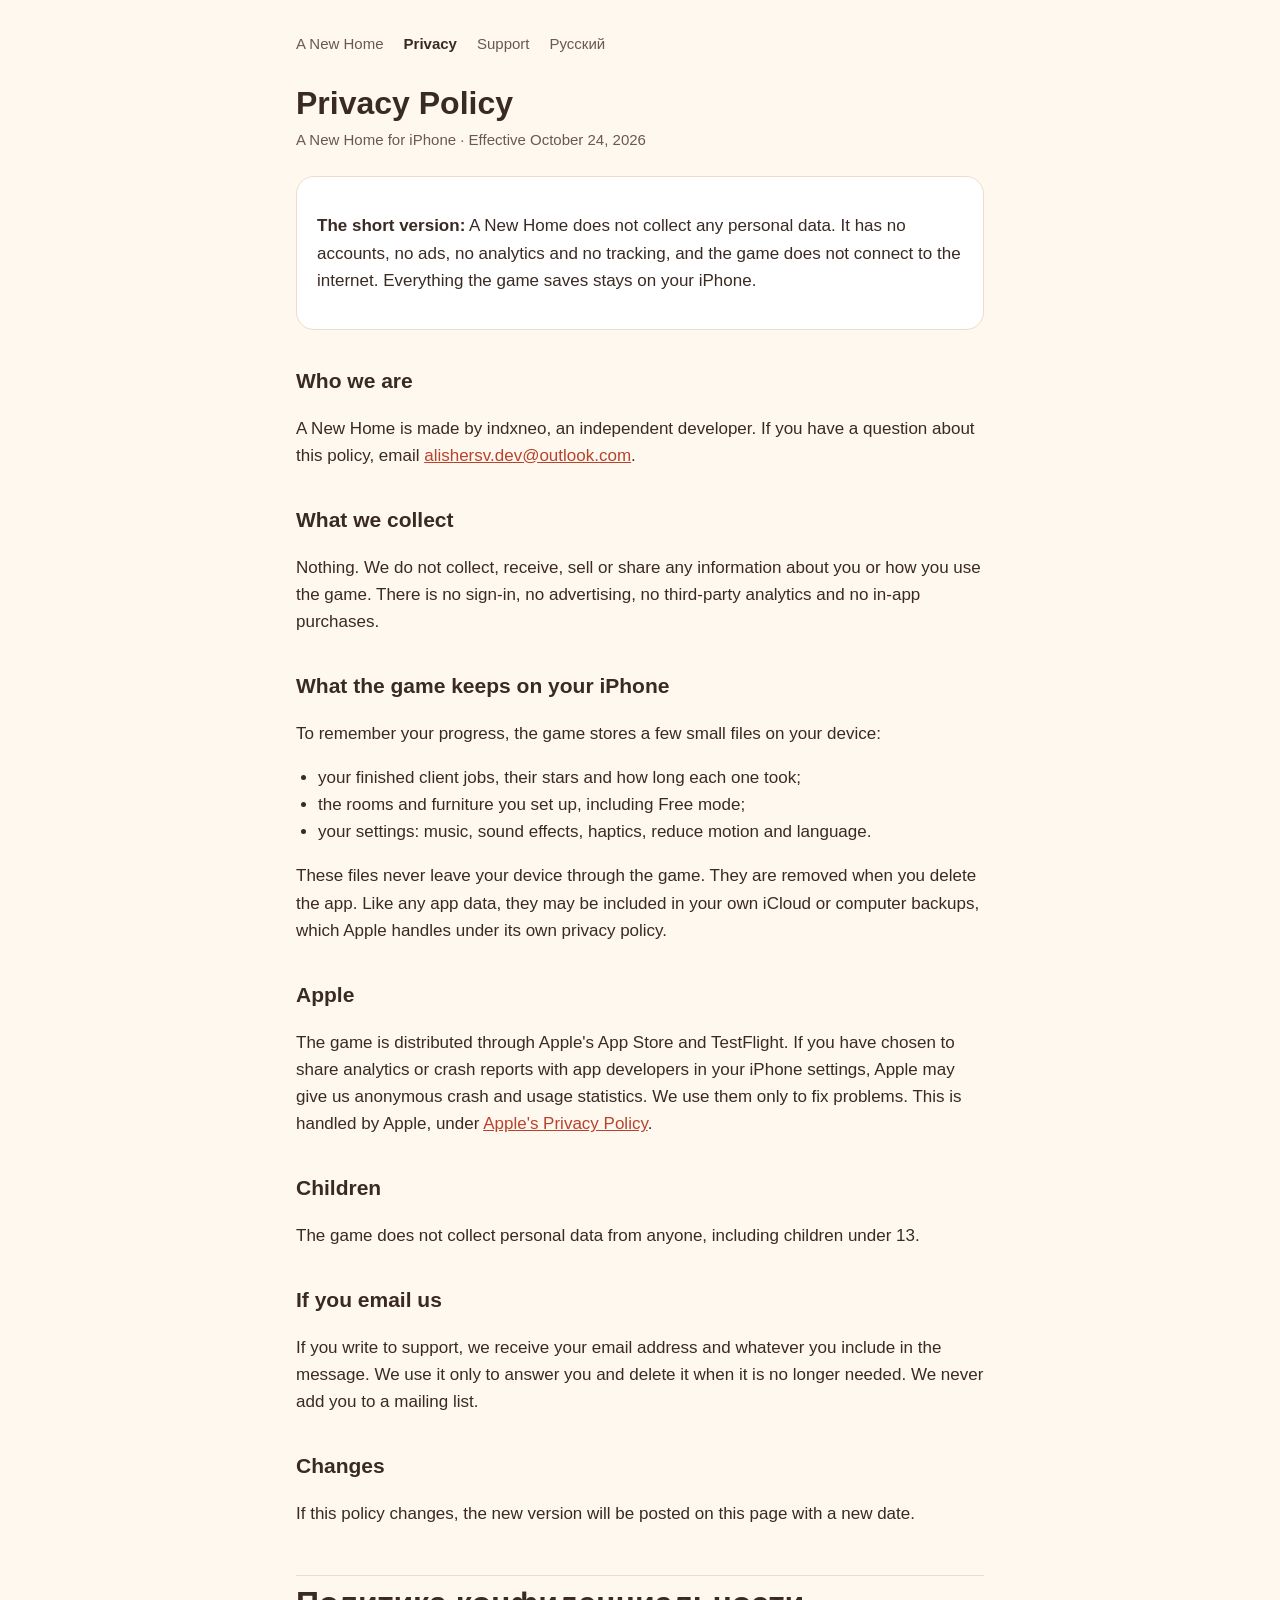
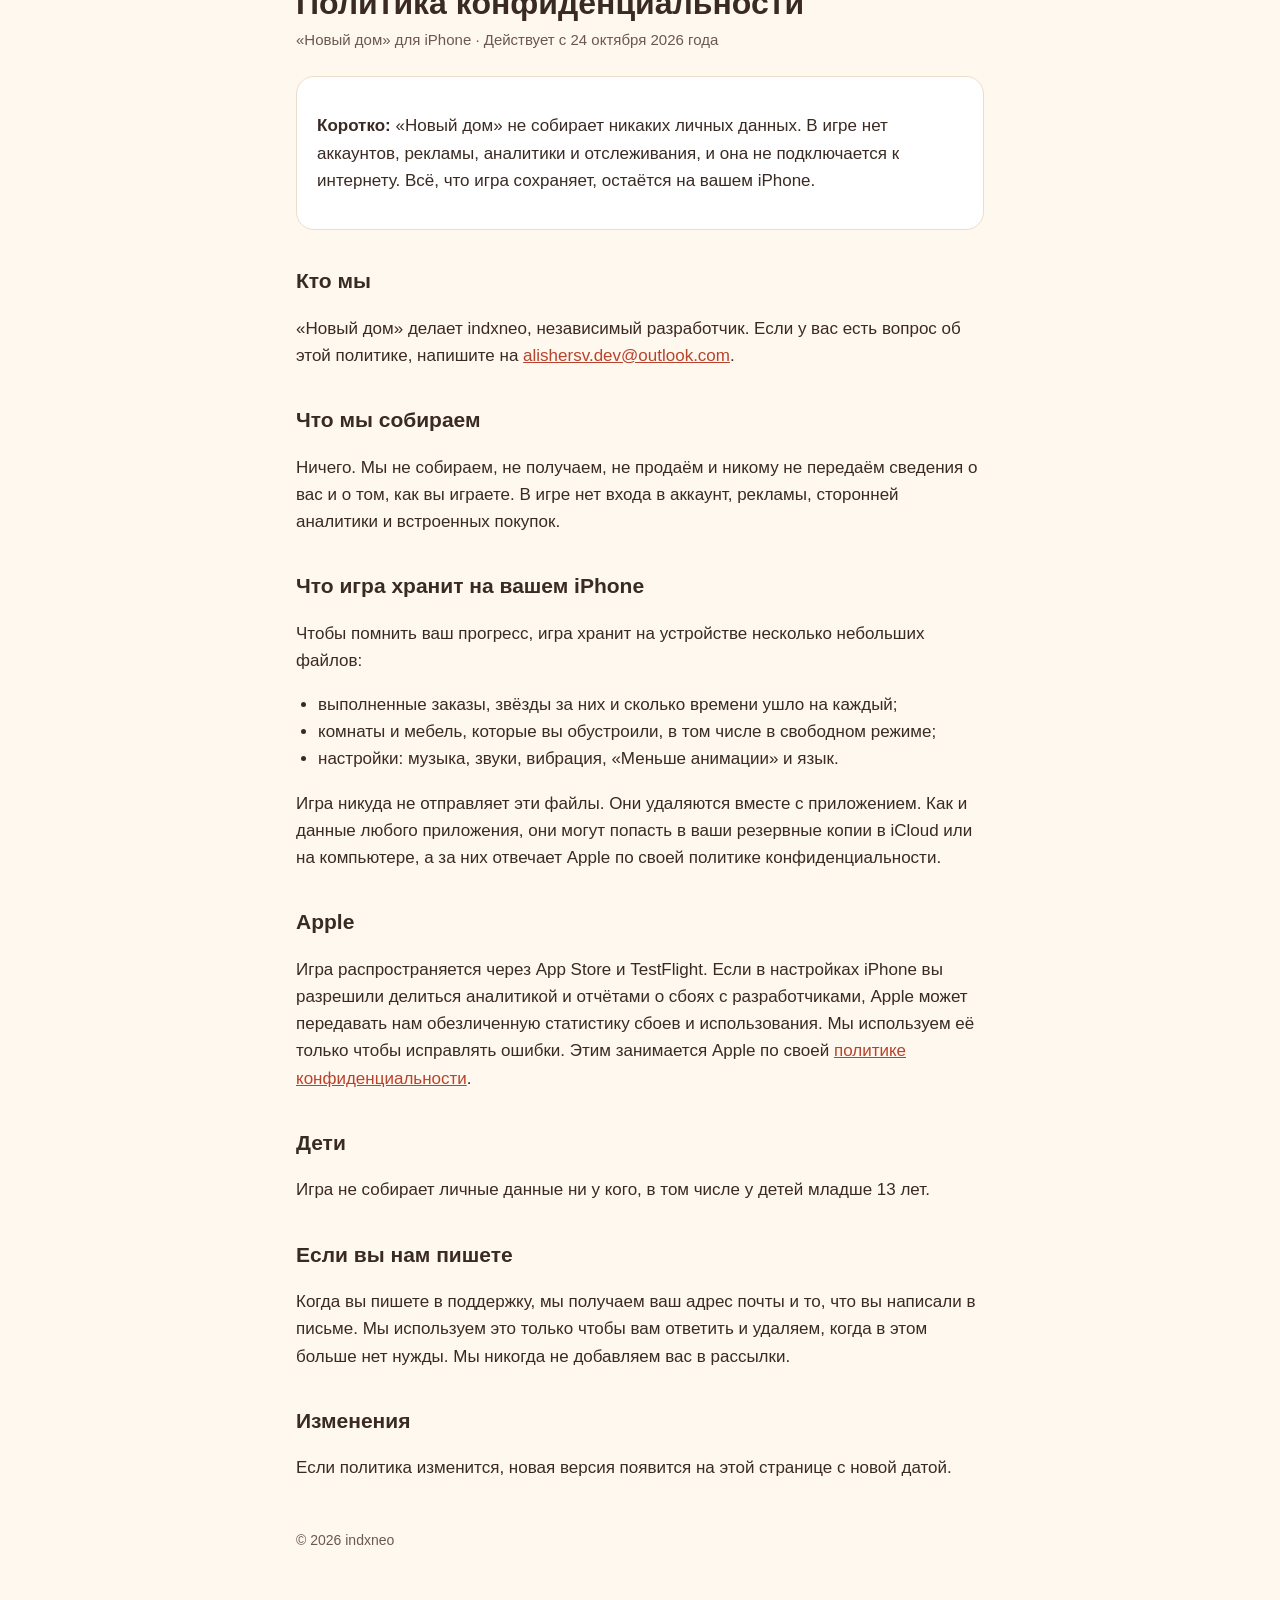
==== privacy.html @ bceef6f6 "Add website: home, privacy policy and support pages English and Russian. Privacy policy: the game co" ====
<!doctype html>
<html lang="en">
<head>
<meta charset="utf-8">
<meta name="viewport" content="width=device-width, initial-scale=1">
<title>Privacy Policy · A New Home</title>
<link rel="stylesheet" href="style.css">
</head>
<body>
<main>
<nav><a href="./">A New Home</a><a href="privacy.html" aria-current="page">Privacy</a><a href="support.html">Support</a><a href="#ru">Русский</a></nav>

<h1>Privacy Policy</h1>
<p class="meta">A New Home for iPhone · Effective October 24, 2026</p>

<div class="card">
<p><strong>The short version:</strong> A New Home does not collect any personal data. It has no accounts, no ads, no analytics and no tracking, and the game does not connect to the internet. Everything the game saves stays on your iPhone.</p>
</div>

<h2>Who we are</h2>
<p>A New Home is made by indxneo, an independent developer. If you have a question about this policy, email <a href="mailto:alishersv.dev@outlook.com">alishersv.dev@outlook.com</a>.</p>

<h2>What we collect</h2>
<p>Nothing. We do not collect, receive, sell or share any information about you or how you use the game. There is no sign-in, no advertising, no third-party analytics and no in-app purchases.</p>

<h2>What the game keeps on your iPhone</h2>
<p>To remember your progress, the game stores a few small files on your device:</p>
<ul>
<li>your finished client jobs, their stars and how long each one took;</li>
<li>the rooms and furniture you set up, including Free mode;</li>
<li>your settings: music, sound effects, haptics, reduce motion and language.</li>
</ul>
<p>These files never leave your device through the game. They are removed when you delete the app. Like any app data, they may be included in your own iCloud or computer backups, which Apple handles under its own privacy policy.</p>

<h2>Apple</h2>
<p>The game is distributed through Apple's App Store and TestFlight. If you have chosen to share analytics or crash reports with app developers in your iPhone settings, Apple may give us anonymous crash and usage statistics. We use them only to fix problems. This is handled by Apple, under <a href="https://www.apple.com/legal/privacy/">Apple's Privacy Policy</a>.</p>

<h2>Children</h2>
<p>The game does not collect personal data from anyone, including children under 13.</p>

<h2>If you email us</h2>
<p>If you write to support, we receive your email address and whatever you include in the message. We use it only to answer you and delete it when it is no longer needed. We never add you to a mailing list.</p>

<h2>Changes</h2>
<p>If this policy changes, the new version will be posted on this page with a new date.</p>

<section class="lang" id="ru" lang="ru">
<h1>Политика конфиденциальности</h1>
<p class="meta">«Новый дом» для iPhone · Действует с 24 октября 2026 года</p>

<div class="card">
<p><strong>Коротко:</strong> «Новый дом» не собирает никаких личных данных. В игре нет аккаунтов, рекламы, аналитики и отслеживания, и она не подключается к интернету. Всё, что игра сохраняет, остаётся на вашем iPhone.</p>
</div>

<h2>Кто мы</h2>
<p>«Новый дом» делает indxneo, независимый разработчик. Если у вас есть вопрос об этой политике, напишите на <a href="mailto:alishersv.dev@outlook.com">alishersv.dev@outlook.com</a>.</p>

<h2>Что мы собираем</h2>
<p>Ничего. Мы не собираем, не получаем, не продаём и никому не передаём сведения о вас и о том, как вы играете. В игре нет входа в аккаунт, рекламы, сторонней аналитики и встроенных покупок.</p>

<h2>Что игра хранит на вашем iPhone</h2>
<p>Чтобы помнить ваш прогресс, игра хранит на устройстве несколько небольших файлов:</p>
<ul>
<li>выполненные заказы, звёзды за них и сколько времени ушло на каждый;</li>
<li>комнаты и мебель, которые вы обустроили, в том числе в свободном режиме;</li>
<li>настройки: музыка, звуки, вибрация, «Меньше анимации» и язык.</li>
</ul>
<p>Игра никуда не отправляет эти файлы. Они удаляются вместе с приложением. Как и данные любого приложения, они могут попасть в ваши резервные копии в iCloud или на компьютере, а за них отвечает Apple по своей политике конфиденциальности.</p>

<h2>Apple</h2>
<p>Игра распространяется через App Store и TestFlight. Если в настройках iPhone вы разрешили делиться аналитикой и отчётами о сбоях с разработчиками, Apple может передавать нам обезличенную статистику сбоев и использования. Мы используем её только чтобы исправлять ошибки. Этим занимается Apple по своей <a href="https://www.apple.com/ru/legal/privacy/">политике конфиденциальности</a>.</p>

<h2>Дети</h2>
<p>Игра не собирает личные данные ни у кого, в том числе у детей младше 13 лет.</p>

<h2>Если вы нам пишете</h2>
<p>Когда вы пишете в поддержку, мы получаем ваш адрес почты и то, что вы написали в письме. Мы используем это только чтобы вам ответить и удаляем, когда в этом больше нет нужды. Мы никогда не добавляем вас в рассылки.</p>

<h2>Изменения</h2>
<p>Если политика изменится, новая версия появится на этой странице с новой датой.</p>
</section>

<footer>© 2026 indxneo</footer>
</main>
</body>
</html>
---- style.css ----
:root {
  --paper: #fff8ee;
  --card: #ffffff;
  --ink: #3a2a24;
  --ink-soft: #6b5850;
  --line: #ecdccb;
  --coral: #d9573f;
  --coral-ink: #b8432d;
}
@media (prefers-color-scheme: dark) {
  :root:not([data-theme="light"]) {
    --paper: #1f1916;
    --card: #2a221e;
    --ink: #f6ece2;
    --ink-soft: #c9b8ab;
    --line: #3d322c;
    --coral: #f08a72;
    --coral-ink: #f6a18c;
  }
}
:root[data-theme="dark"] {
  --paper: #1f1916;
  --card: #2a221e;
  --ink: #f6ece2;
  --ink-soft: #c9b8ab;
  --line: #3d322c;
  --coral: #f08a72;
  --coral-ink: #f6a18c;
}
* { box-sizing: border-box; }
body {
  margin: 0;
  background: var(--paper);
  color: var(--ink);
  font: 17px/1.6 -apple-system, BlinkMacSystemFont, "Segoe UI", Roboto, Helvetica, Arial, sans-serif;
}
main { max-width: 720px; margin: 0 auto; padding: 32px 16px 64px; }
nav { display: flex; flex-wrap: wrap; gap: 8px 20px; margin-bottom: 28px; font-size: 15px; }
nav a { color: var(--ink-soft); text-decoration: none; }
nav a[aria-current="page"] { color: var(--ink); font-weight: 600; }
h1 { font-size: 32px; line-height: 1.2; margin: 0 0 6px; }
h2 { font-size: 21px; margin: 34px 0 8px; }
h3 { font-size: 17px; margin: 22px 0 4px; }
p, li { color: var(--ink); }
.meta { color: var(--ink-soft); font-size: 15px; margin: 0 0 24px; }
a { color: var(--coral-ink); }
.card {
  background: var(--card);
  border: 1px solid var(--line);
  border-radius: 18px;
  padding: 18px 20px;
  margin: 18px 0;
}
.mail { font-size: 19px; font-weight: 600; word-break: break-all; }
.lang { border-top: 1px solid var(--line); margin-top: 48px; padding-top: 8px; }
footer { color: var(--ink-soft); font-size: 14px; margin-top: 48px; }
ul { padding-left: 22px; }
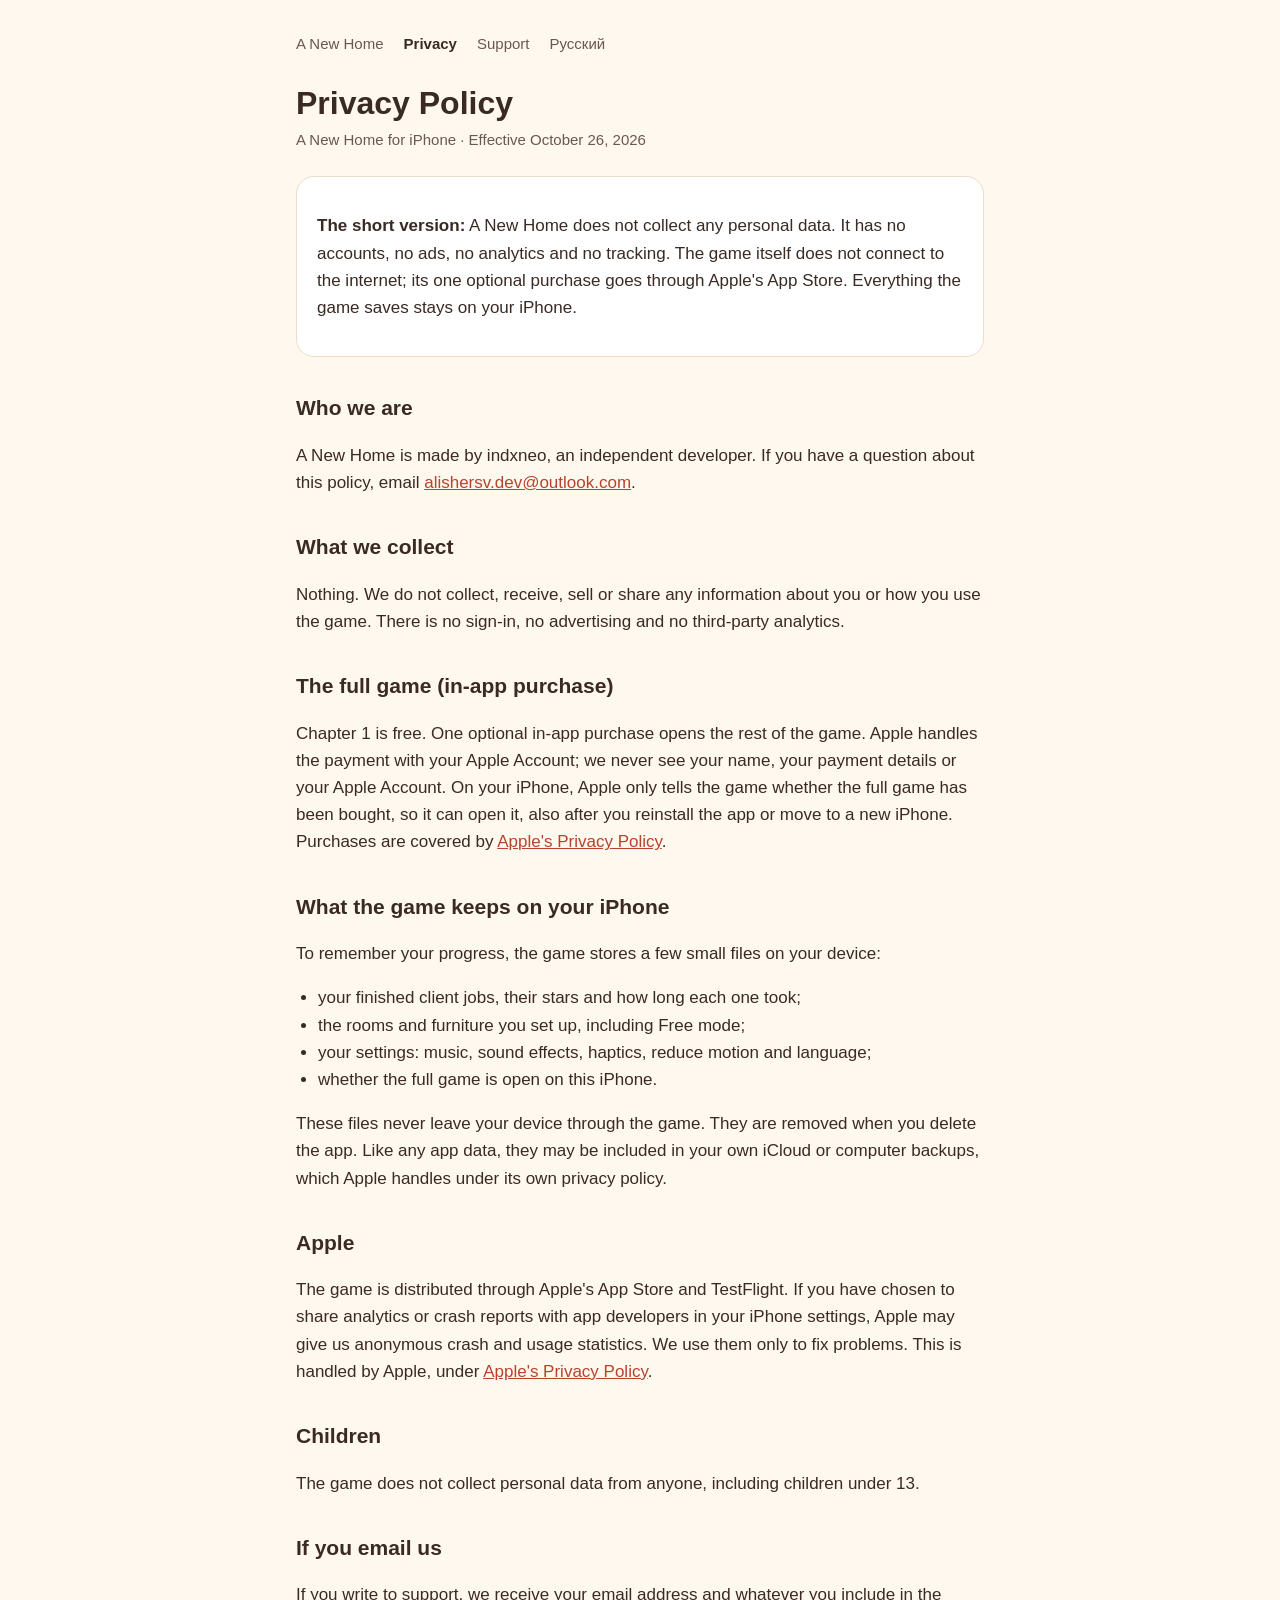
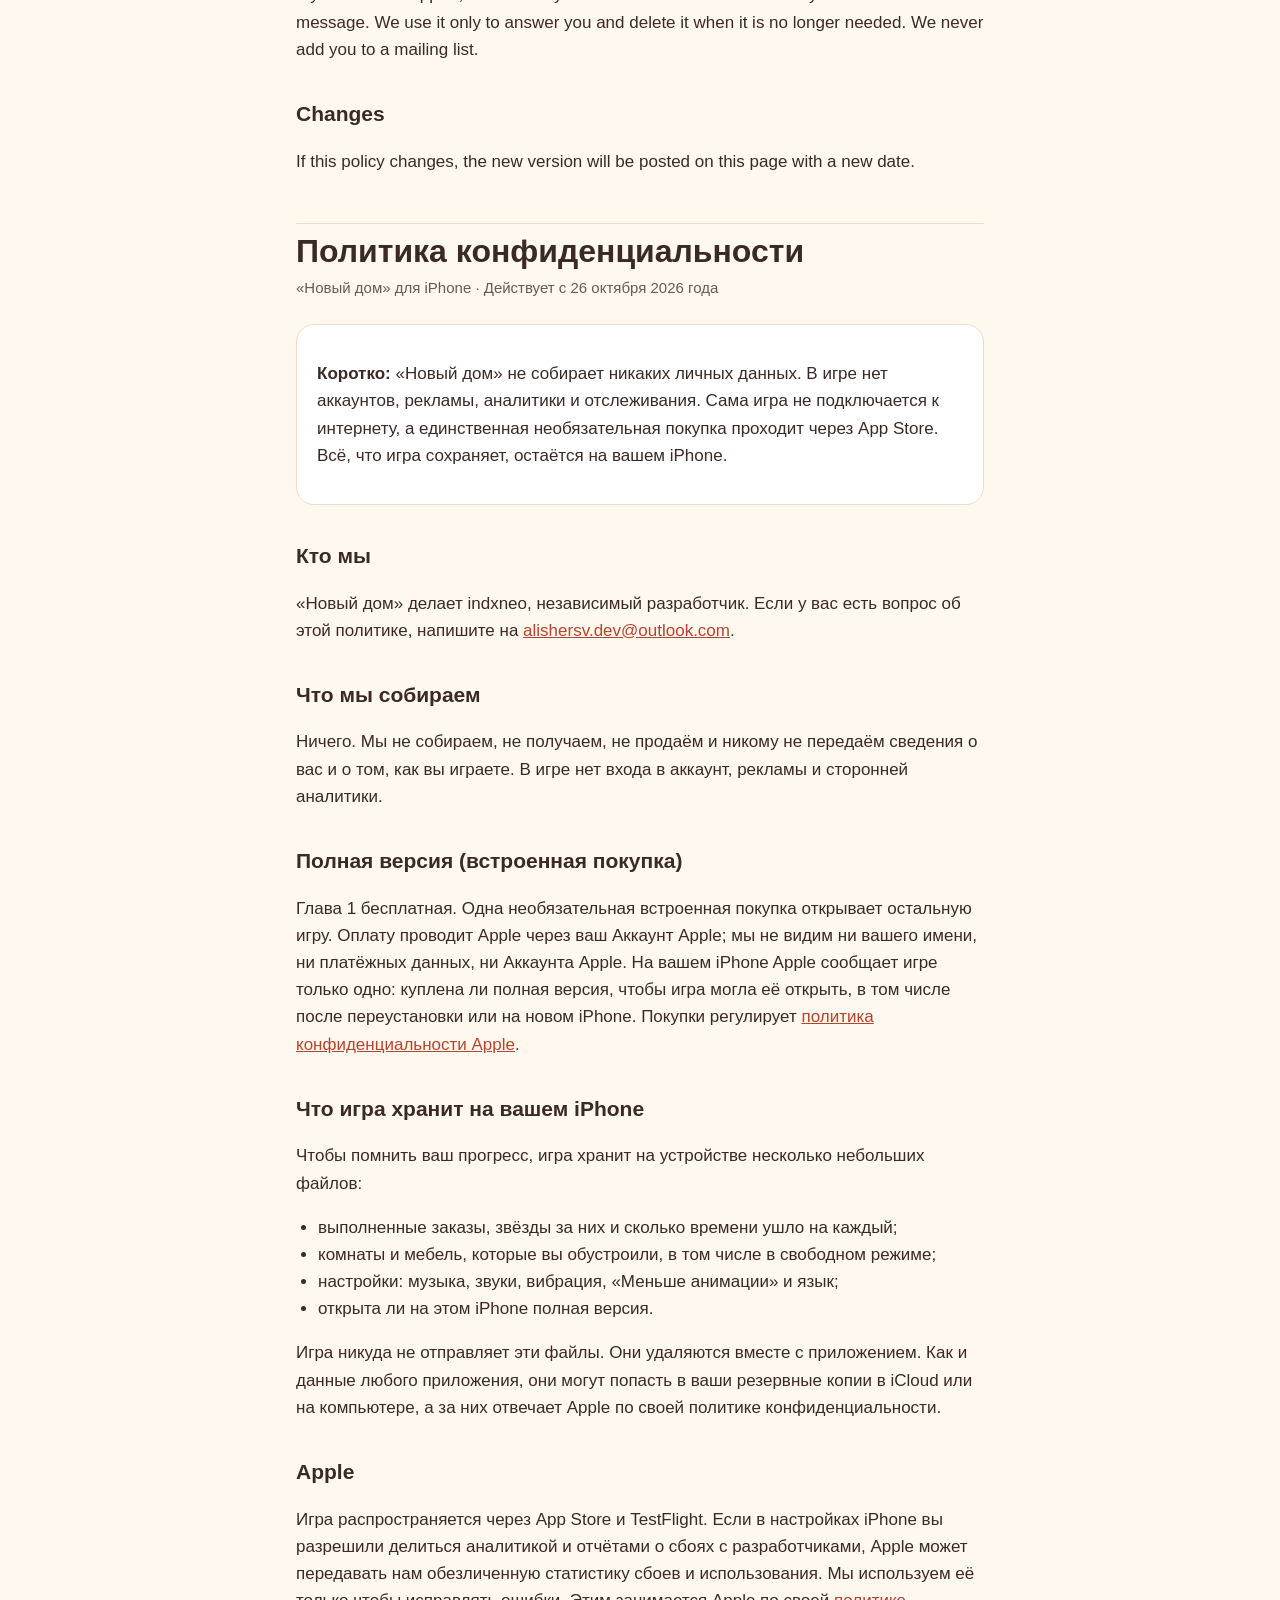
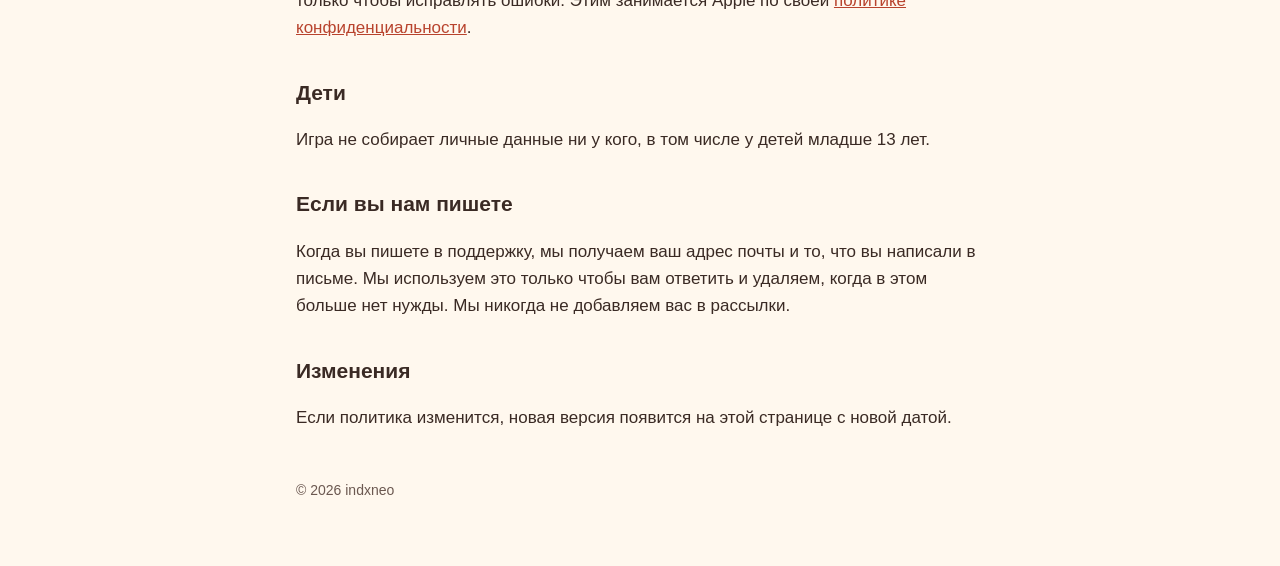
==== commit e096bdd1: "Privacy and support: the one optional in-app purchase - Privacy policy (effective October 26, 2026):" ====
--- a/privacy.html
+++ b/privacy.html
@@ -11,24 +11,28 @@
 <nav><a href="./">A New Home</a><a href="privacy.html" aria-current="page">Privacy</a><a href="support.html">Support</a><a href="#ru">Русский</a></nav>
 
 <h1>Privacy Policy</h1>
-<p class="meta">A New Home for iPhone · Effective October 24, 2026</p>
+<p class="meta">A New Home for iPhone · Effective October 26, 2026</p>
 
 <div class="card">
-<p><strong>The short version:</strong> A New Home does not collect any personal data. It has no accounts, no ads, no analytics and no tracking, and the game does not connect to the internet. Everything the game saves stays on your iPhone.</p>
+<p><strong>The short version:</strong> A New Home does not collect any personal data. It has no accounts, no ads, no analytics and no tracking. The game itself does not connect to the internet; its one optional purchase goes through Apple's App Store. Everything the game saves stays on your iPhone.</p>
 </div>
 
 <h2>Who we are</h2>
 <p>A New Home is made by indxneo, an independent developer. If you have a question about this policy, email <a href="mailto:alishersv.dev@outlook.com">alishersv.dev@outlook.com</a>.</p>
 
 <h2>What we collect</h2>
-<p>Nothing. We do not collect, receive, sell or share any information about you or how you use the game. There is no sign-in, no advertising, no third-party analytics and no in-app purchases.</p>
+<p>Nothing. We do not collect, receive, sell or share any information about you or how you use the game. There is no sign-in, no advertising and no third-party analytics.</p>
+
+<h2>The full game (in-app purchase)</h2>
+<p>Chapter 1 is free. One optional in-app purchase opens the rest of the game. Apple handles the payment with your Apple Account; we never see your name, your payment details or your Apple Account. On your iPhone, Apple only tells the game whether the full game has been bought, so it can open it, also after you reinstall the app or move to a new iPhone. Purchases are covered by <a href="https://www.apple.com/legal/privacy/">Apple's Privacy Policy</a>.</p>
 
 <h2>What the game keeps on your iPhone</h2>
 <p>To remember your progress, the game stores a few small files on your device:</p>
 <ul>
 <li>your finished client jobs, their stars and how long each one took;</li>
 <li>the rooms and furniture you set up, including Free mode;</li>
-<li>your settings: music, sound effects, haptics, reduce motion and language.</li>
+<li>your settings: music, sound effects, haptics, reduce motion and language;</li>
+<li>whether the full game is open on this iPhone.</li>
 </ul>
 <p>These files never leave your device through the game. They are removed when you delete the app. Like any app data, they may be included in your own iCloud or computer backups, which Apple handles under its own privacy policy.</p>
 
@@ -46,24 +50,28 @@
 
 <section class="lang" id="ru" lang="ru">
 <h1>Политика конфиденциальности</h1>
-<p class="meta">«Новый дом» для iPhone · Действует с 24 октября 2026 года</p>
+<p class="meta">«Новый дом» для iPhone · Действует с 26 октября 2026 года</p>
 
 <div class="card">
-<p><strong>Коротко:</strong> «Новый дом» не собирает никаких личных данных. В игре нет аккаунтов, рекламы, аналитики и отслеживания, и она не подключается к интернету. Всё, что игра сохраняет, остаётся на вашем iPhone.</p>
+<p><strong>Коротко:</strong> «Новый дом» не собирает никаких личных данных. В игре нет аккаунтов, рекламы, аналитики и отслеживания. Сама игра не подключается к интернету, а единственная необязательная покупка проходит через App Store. Всё, что игра сохраняет, остаётся на вашем iPhone.</p>
 </div>
 
 <h2>Кто мы</h2>
 <p>«Новый дом» делает indxneo, независимый разработчик. Если у вас есть вопрос об этой политике, напишите на <a href="mailto:alishersv.dev@outlook.com">alishersv.dev@outlook.com</a>.</p>
 
 <h2>Что мы собираем</h2>
-<p>Ничего. Мы не собираем, не получаем, не продаём и никому не передаём сведения о вас и о том, как вы играете. В игре нет входа в аккаунт, рекламы, сторонней аналитики и встроенных покупок.</p>
+<p>Ничего. Мы не собираем, не получаем, не продаём и никому не передаём сведения о вас и о том, как вы играете. В игре нет входа в аккаунт, рекламы и сторонней аналитики.</p>
+
+<h2>Полная версия (встроенная покупка)</h2>
+<p>Глава 1 бесплатная. Одна необязательная встроенная покупка открывает остальную игру. Оплату проводит Apple через ваш Аккаунт Apple; мы не видим ни вашего имени, ни платёжных данных, ни Аккаунта Apple. На вашем iPhone Apple сообщает игре только одно: куплена ли полная версия, чтобы игра могла её открыть, в том числе после переустановки или на новом iPhone. Покупки регулирует <a href="https://www.apple.com/ru/legal/privacy/">политика конфиденциальности Apple</a>.</p>
 
 <h2>Что игра хранит на вашем iPhone</h2>
 <p>Чтобы помнить ваш прогресс, игра хранит на устройстве несколько небольших файлов:</p>
 <ul>
 <li>выполненные заказы, звёзды за них и сколько времени ушло на каждый;</li>
 <li>комнаты и мебель, которые вы обустроили, в том числе в свободном режиме;</li>
-<li>настройки: музыка, звуки, вибрация, «Меньше анимации» и язык.</li>
+<li>настройки: музыка, звуки, вибрация, «Меньше анимации» и язык;</li>
+<li>открыта ли на этом iPhone полная версия.</li>
 </ul>
 <p>Игра никуда не отправляет эти файлы. Они удаляются вместе с приложением. Как и данные любого приложения, они могут попасть в ваши резервные копии в iCloud или на компьютере, а за них отвечает Apple по своей политике конфиденциальности.</p>
 
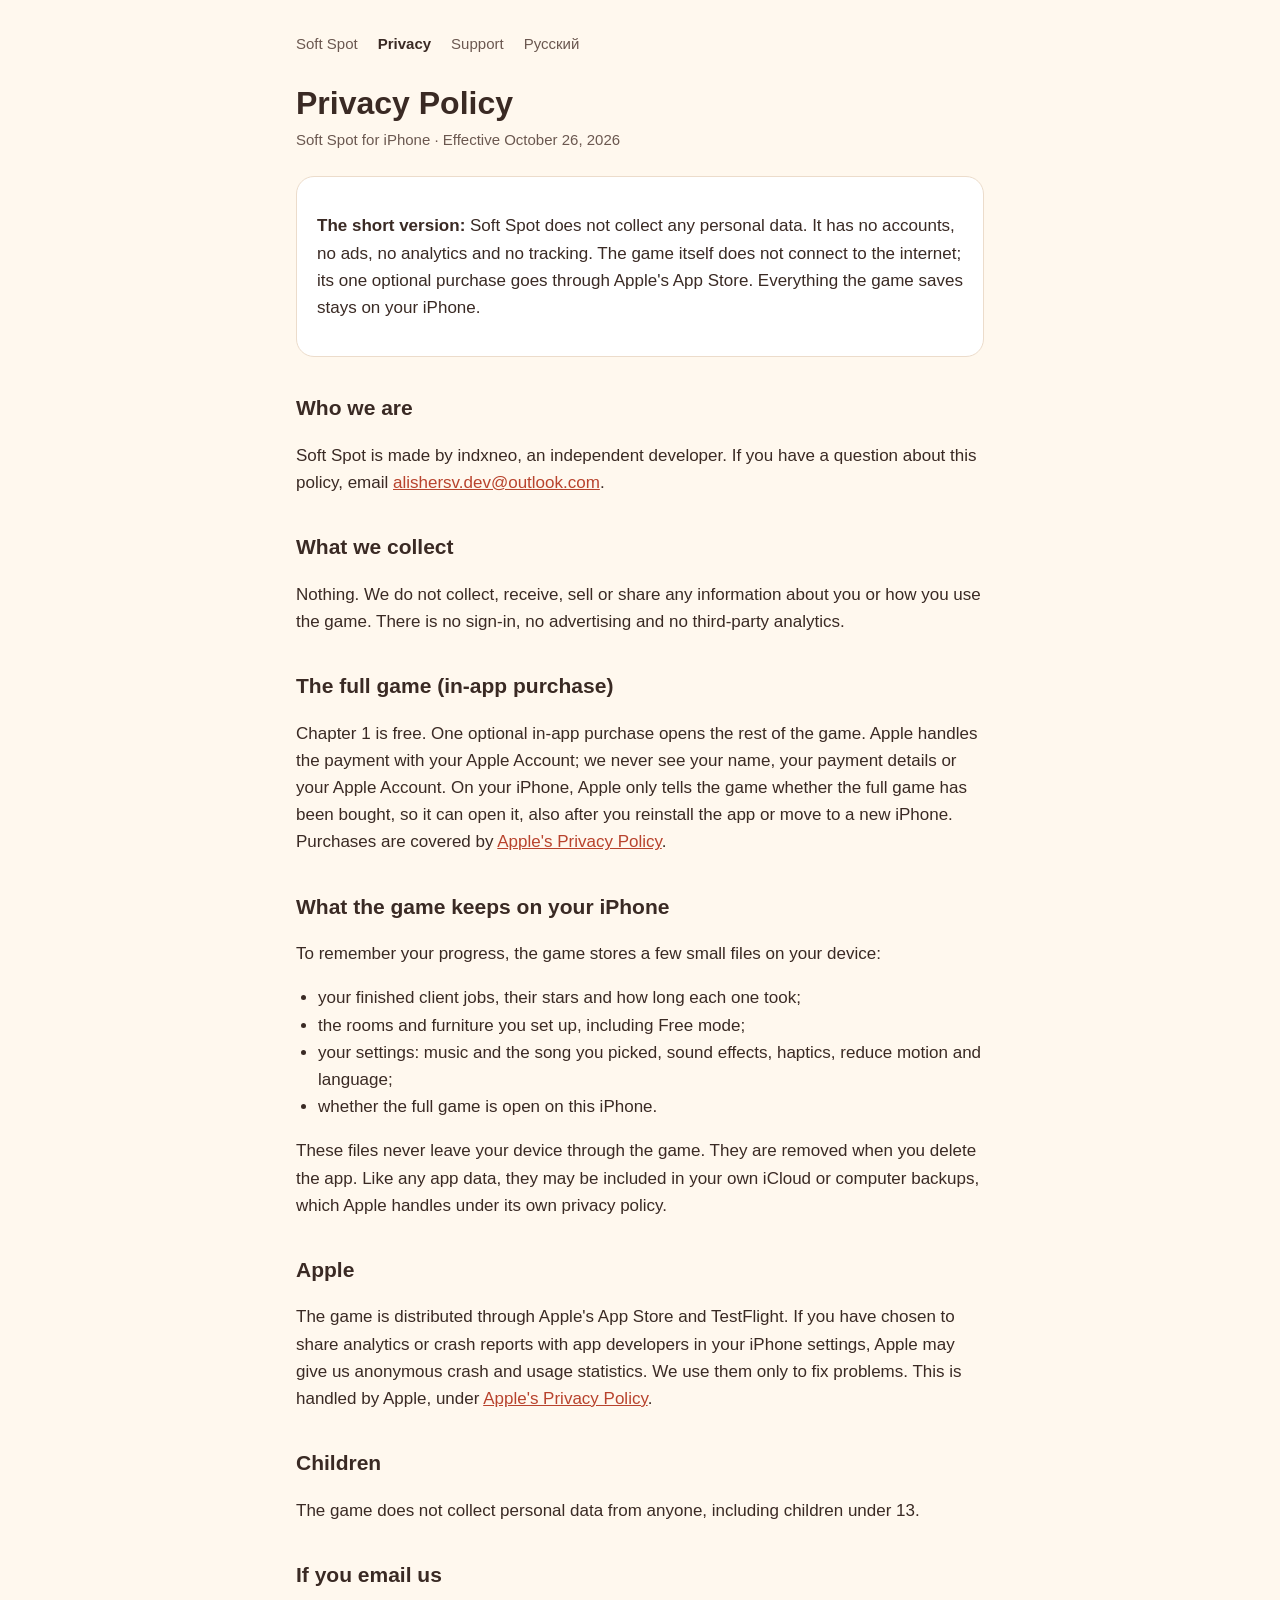
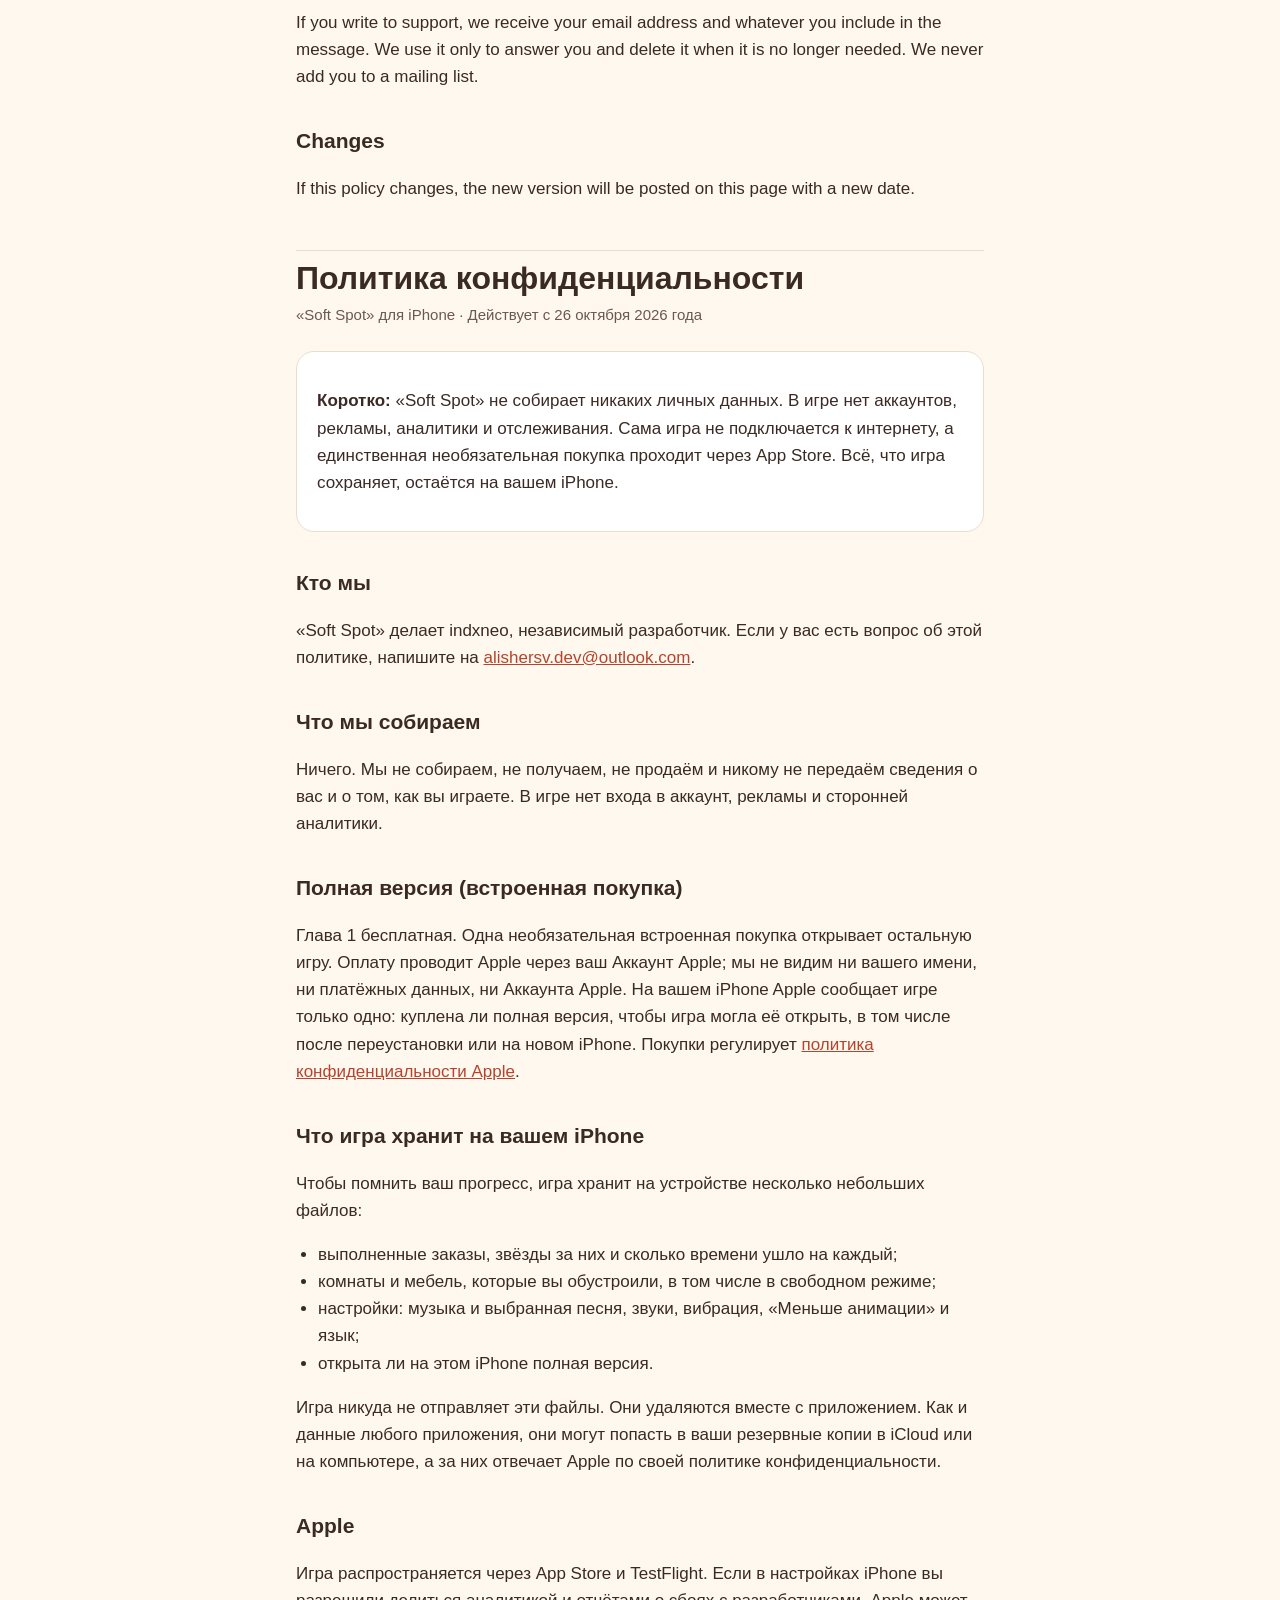
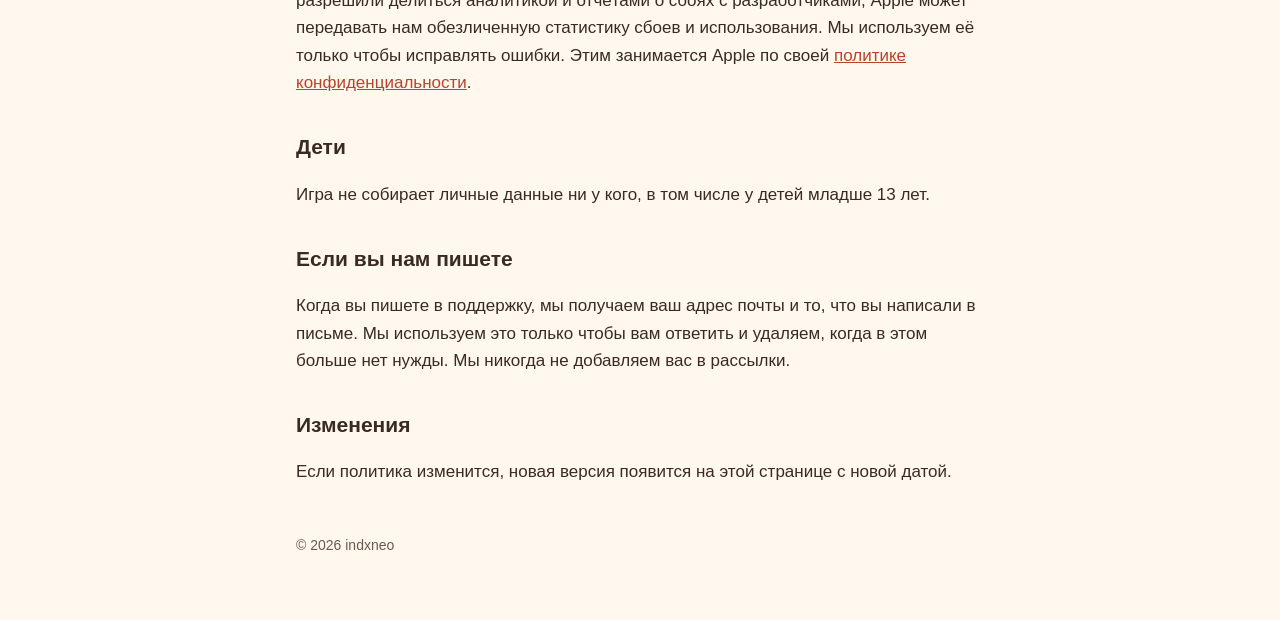
==== commit c9dd7c20: "Soft Spot: the new name, app icon and music player - Every page says Soft Spot (English and Russian)" ====
--- a/privacy.html
+++ b/privacy.html
@@ -3,22 +3,24 @@
 <head>
 <meta charset="utf-8">
 <meta name="viewport" content="width=device-width, initial-scale=1">
-<title>Privacy Policy · A New Home</title>
+<title>Privacy Policy · Soft Spot</title>
+<link rel="icon" type="image/png" href="favicon.png">
+<link rel="apple-touch-icon" href="apple-touch-icon.png">
 <link rel="stylesheet" href="style.css">
 </head>
 <body>
 <main>
-<nav><a href="./">A New Home</a><a href="privacy.html" aria-current="page">Privacy</a><a href="support.html">Support</a><a href="#ru">Русский</a></nav>
+<nav><a href="./">Soft Spot</a><a href="privacy.html" aria-current="page">Privacy</a><a href="support.html">Support</a><a href="#ru">Русский</a></nav>
 
 <h1>Privacy Policy</h1>
-<p class="meta">A New Home for iPhone · Effective October 26, 2026</p>
+<p class="meta">Soft Spot for iPhone · Effective October 26, 2026</p>
 
 <div class="card">
-<p><strong>The short version:</strong> A New Home does not collect any personal data. It has no accounts, no ads, no analytics and no tracking. The game itself does not connect to the internet; its one optional purchase goes through Apple's App Store. Everything the game saves stays on your iPhone.</p>
+<p><strong>The short version:</strong> Soft Spot does not collect any personal data. It has no accounts, no ads, no analytics and no tracking. The game itself does not connect to the internet; its one optional purchase goes through Apple's App Store. Everything the game saves stays on your iPhone.</p>
 </div>
 
 <h2>Who we are</h2>
-<p>A New Home is made by indxneo, an independent developer. If you have a question about this policy, email <a href="mailto:alishersv.dev@outlook.com">alishersv.dev@outlook.com</a>.</p>
+<p>Soft Spot is made by indxneo, an independent developer. If you have a question about this policy, email <a href="mailto:alishersv.dev@outlook.com">alishersv.dev@outlook.com</a>.</p>
 
 <h2>What we collect</h2>
 <p>Nothing. We do not collect, receive, sell or share any information about you or how you use the game. There is no sign-in, no advertising and no third-party analytics.</p>
@@ -31,7 +33,7 @@
 <ul>
 <li>your finished client jobs, their stars and how long each one took;</li>
 <li>the rooms and furniture you set up, including Free mode;</li>
-<li>your settings: music, sound effects, haptics, reduce motion and language;</li>
+<li>your settings: music and the song you picked, sound effects, haptics, reduce motion and language;</li>
 <li>whether the full game is open on this iPhone.</li>
 </ul>
 <p>These files never leave your device through the game. They are removed when you delete the app. Like any app data, they may be included in your own iCloud or computer backups, which Apple handles under its own privacy policy.</p>
@@ -50,14 +52,14 @@
 
 <section class="lang" id="ru" lang="ru">
 <h1>Политика конфиденциальности</h1>
-<p class="meta">«Новый дом» для iPhone · Действует с 26 октября 2026 года</p>
+<p class="meta">«Soft Spot» для iPhone · Действует с 26 октября 2026 года</p>
 
 <div class="card">
-<p><strong>Коротко:</strong> «Новый дом» не собирает никаких личных данных. В игре нет аккаунтов, рекламы, аналитики и отслеживания. Сама игра не подключается к интернету, а единственная необязательная покупка проходит через App Store. Всё, что игра сохраняет, остаётся на вашем iPhone.</p>
+<p><strong>Коротко:</strong> «Soft Spot» не собирает никаких личных данных. В игре нет аккаунтов, рекламы, аналитики и отслеживания. Сама игра не подключается к интернету, а единственная необязательная покупка проходит через App Store. Всё, что игра сохраняет, остаётся на вашем iPhone.</p>
 </div>
 
 <h2>Кто мы</h2>
-<p>«Новый дом» делает indxneo, независимый разработчик. Если у вас есть вопрос об этой политике, напишите на <a href="mailto:alishersv.dev@outlook.com">alishersv.dev@outlook.com</a>.</p>
+<p>«Soft Spot» делает indxneo, независимый разработчик. Если у вас есть вопрос об этой политике, напишите на <a href="mailto:alishersv.dev@outlook.com">alishersv.dev@outlook.com</a>.</p>
 
 <h2>Что мы собираем</h2>
 <p>Ничего. Мы не собираем, не получаем, не продаём и никому не передаём сведения о вас и о том, как вы играете. В игре нет входа в аккаунт, рекламы и сторонней аналитики.</p>
@@ -70,7 +72,7 @@
 <ul>
 <li>выполненные заказы, звёзды за них и сколько времени ушло на каждый;</li>
 <li>комнаты и мебель, которые вы обустроили, в том числе в свободном режиме;</li>
-<li>настройки: музыка, звуки, вибрация, «Меньше анимации» и язык;</li>
+<li>настройки: музыка и выбранная песня, звуки, вибрация, «Меньше анимации» и язык;</li>
 <li>открыта ли на этом iPhone полная версия.</li>
 </ul>
 <p>Игра никуда не отправляет эти файлы. Они удаляются вместе с приложением. Как и данные любого приложения, они могут попасть в ваши резервные копии в iCloud или на компьютере, а за них отвечает Apple по своей политике конфиденциальности.</p>
--- a/style.css
+++ b/style.css
@@ -55,3 +55,11 @@
 .lang { border-top: 1px solid var(--line); margin-top: 48px; padding-top: 8px; }
 footer { color: var(--ink-soft); font-size: 14px; margin-top: 48px; }
 ul { padding-left: 22px; }
+.app-icon {
+  display: block;
+  width: 128px;
+  height: 128px;
+  border-radius: 29px;
+  margin: 8px 0 16px;
+  box-shadow: 0 6px 18px rgba(0, 0, 0, 0.18);
+}
